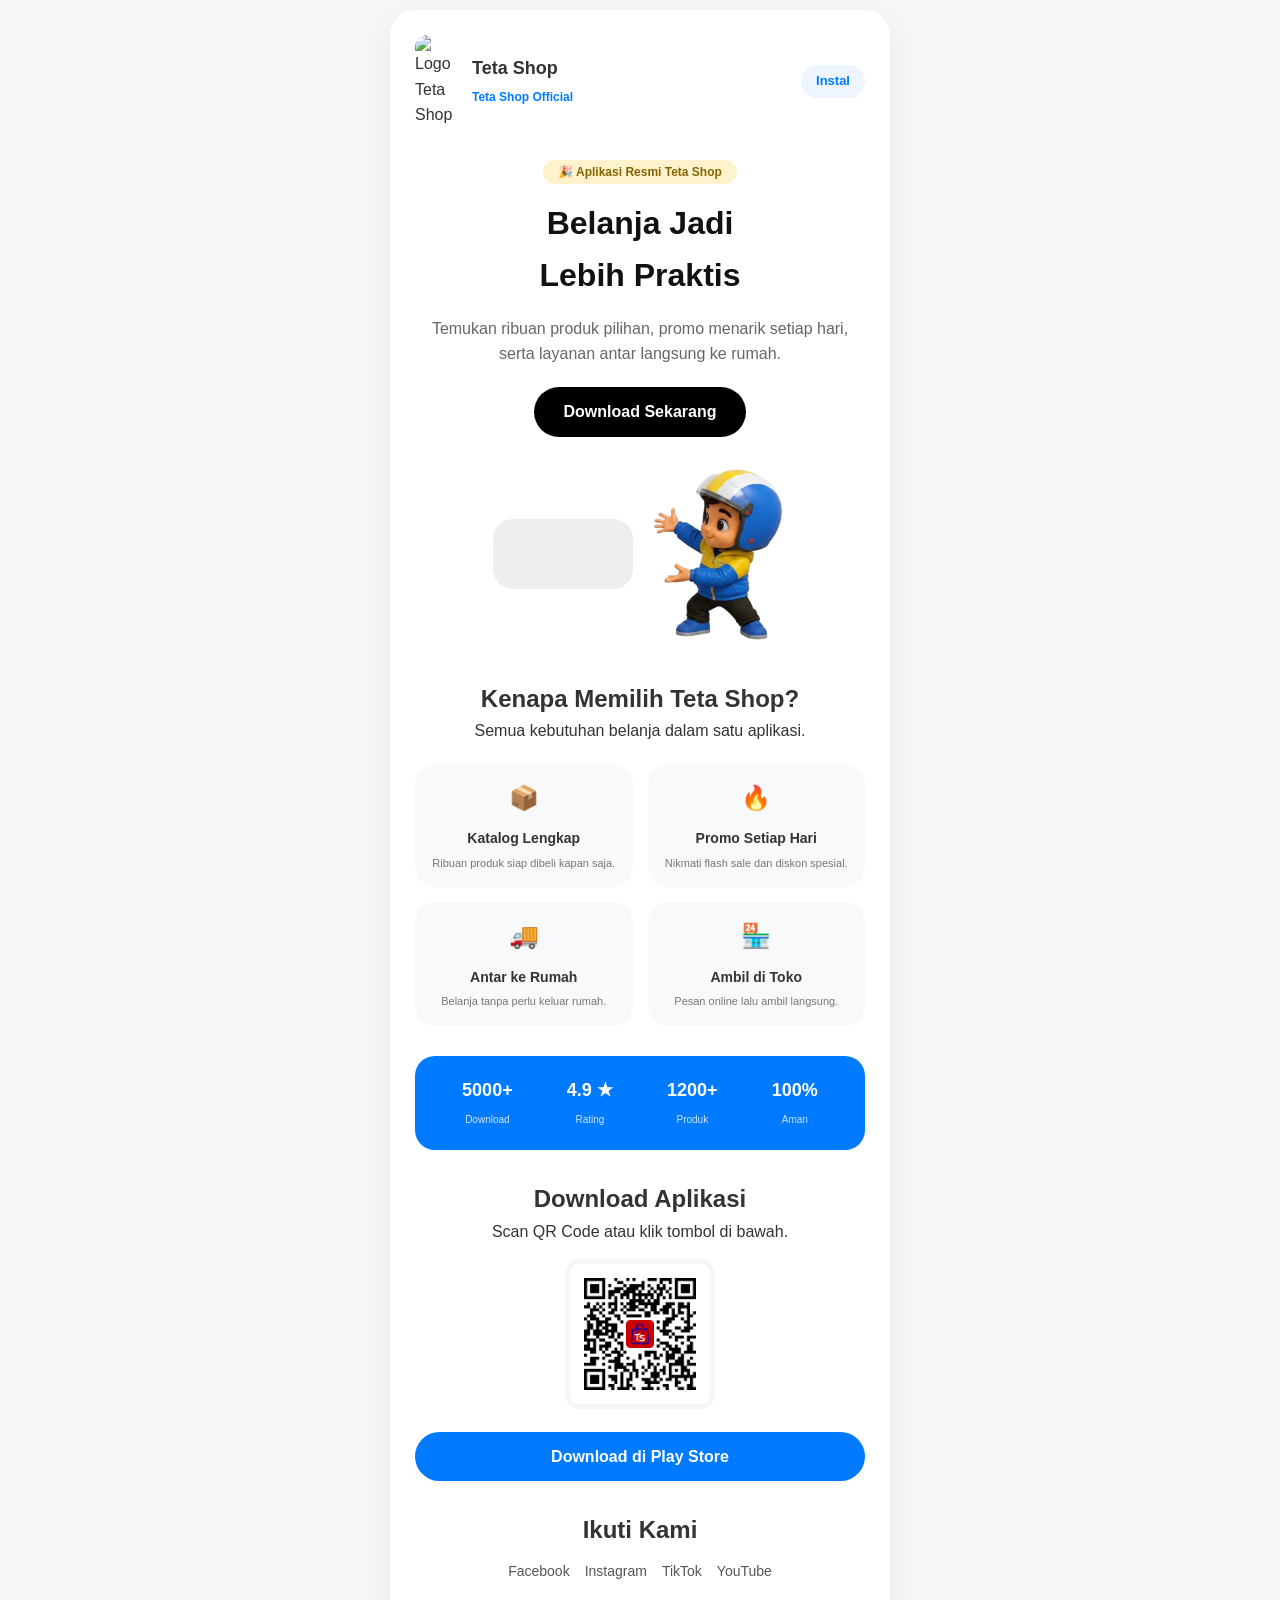
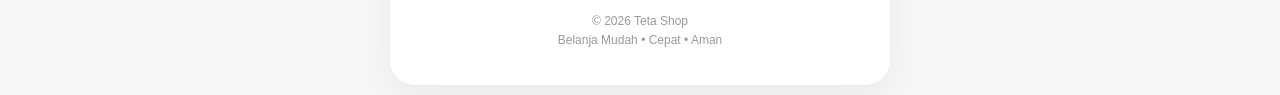
==== index.html @ 9b47ef75 "Add files via upload" ====
<!doctype html>
<html lang="id">
  <head>
    <meta charset="UTF-8" />
    <meta name="viewport" content="width=device-width, initial-scale=1.0" />

    <title>Teta Shop - Belanja Praktis</title>

    <link rel="stylesheet" href="style.css" />
  </head>

  <body>
    <div class="container">
      <!-- ================= HEADER ================= -->

      <header class="header">
        <div class="logo-area">
          <img src="logo.png" alt="Logo Teta Shop" />

          <div class="logo-text">
            <h2>Teta Shop</h2>
            <span>Teta Shop Official</span>
          </div>
        </div>

        <a
          href="https://play.google.com/store/apps/details?id=com.tetashop&pcampaignid=web_share"
          target="_blank"
          class="install-btn"
        >
          Instal
        </a>
      </header>

      <!-- ================= HERO ================= -->

      <section class="hero">
        <span class="badge"> 🎉 Aplikasi Resmi Teta Shop </span>

        <h1>
          Belanja Jadi
          <br />
          Lebih Praktis
        </h1>

        <p>
          Temukan ribuan produk pilihan, promo menarik setiap hari, serta
          layanan antar langsung ke rumah.
        </p>

        <div class="hero-button">
          <a
            href="https://play.google.com/store/apps/details?id=com.tetashop&pcampaignid=web_share"
            target="_blank"
            class="download-btn"
          >
            Download Sekarang
          </a>
        </div>
      </section>

      <!-- ================= PREVIEW ================= -->

      <section class="preview">
        <div class="phone">
          <video autoplay muted loop playsinline>
            <source src="0627.mp4" type="video/mp4" />
          </video>
        </div>

        <div class="maskot">
          <img src="kartunorg.png" alt="Maskot" />
        </div>
      </section>

      <!-- ================= FITUR ================= -->

      <section class="feature-section">
        <div class="section-title">
          <h2>Kenapa Memilih Teta Shop?</h2>

          <p>Semua kebutuhan belanja dalam satu aplikasi.</p>
        </div>

        <div class="feature-grid">
          <div class="feature-card">
            <div class="icon">📦</div>

            <h3>Katalog Lengkap</h3>

            <p>Ribuan produk siap dibeli kapan saja.</p>
          </div>

          <div class="feature-card">
            <div class="icon">🔥</div>

            <h3>Promo Setiap Hari</h3>

            <p>Nikmati flash sale dan diskon spesial.</p>
          </div>

          <div class="feature-card">
            <div class="icon">🚚</div>

            <h3>Antar ke Rumah</h3>

            <p>Belanja tanpa perlu keluar rumah.</p>
          </div>

          <div class="feature-card">
            <div class="icon">🏪</div>

            <h3>Ambil di Toko</h3>

            <p>Pesan online lalu ambil langsung.</p>
          </div>
        </div>
      </section>

      <!-- ================= STATISTIK ================= -->

      <section class="stats">
        <div class="stat-item">
          <h2>5000+</h2>

          <span>Download</span>
        </div>

        <div class="stat-item">
          <h2>4.9 ★</h2>

          <span>Rating</span>
        </div>

        <div class="stat-item">
          <h2>1200+</h2>

          <span>Produk</span>
        </div>

        <div class="stat-item">
          <h2>100%</h2>

          <span>Aman</span>
        </div>
      </section>

      <!-- ================= QR ================= -->

      <section class="download">
        <h2>Download Aplikasi</h2>

        <p>Scan QR Code atau klik tombol di bawah.</p>

        <img src="QR_CODE_URL_1782386073030.png" alt="QR Code" />

        <a
          href="https://play.google.com/store/apps/details?id=com.tetashop&pcampaignid=web_share"
          target="_blank"
          class="playstore-btn"
        >
          Download di Play Store
        </a>
      </section>

      <!-- ================= SOSIAL ================= -->

      <section class="social">
        <h2>Ikuti Kami</h2>

        <div class="social-list">
          <a href="https://www.facebook.com/share/18zBXhM8jy/" target="_blank">
            Facebook
          </a>

          <a
            href="https://www.instagram.com/tetashopid?igsh=M2JiMTIzcHV6bGJ6"
            target="_blank"
          >
            Instagram
          </a>

          <a
            href="https://www.tiktok.com/@teta.shop3?_r=1&_t=ZS-97ZUuguzQQ8"
            target="_blank"
          >
            TikTok
          </a>

          <a
            href="https://youtube.com/@bisnisfashion-v1x?si=YN6DFBTLABdbJKMZ"
            target="_blank"
          >
            YouTube
          </a>
        </div>
      </section>

      <!-- ================= FOOTER ================= -->

      <footer>
        © 2026 Teta Shop

        <br />

        Belanja Mudah • Cepat • Aman
      </footer>
    </div>
  </body>
</html>
---- style.css ----
/* --- Konfigurasi Dasar --- */
* {
  margin: 0;
  padding: 0;
  box-sizing: border-box;
  font-family: "Segoe UI", sans-serif;
}

body {
  background-color: #f4f7f6;
  color: #333;
  line-height: 1.6;
  padding: 10px;
  display: flex;
  justify-content: center;
}

/* Animasi Muncul */
@keyframes fadeIn {
  from {
    opacity: 0;
    transform: translateY(20px);
  }
  to {
    opacity: 1;
    transform: translateY(0);
  }
}

.container {
  max-width: 500px;
  width: 100%;
  margin: 0 auto;
  background: #fff;
  padding: 25px;
  border-radius: 25px;
  box-shadow: 0 10px 30px rgba(0, 0, 0, 0.05);
  animation: fadeIn 0.8s ease-out forwards;
}

/* --- Header --- */
.header {
  display: flex;
  justify-content: space-between;
  align-items: center;
  margin-bottom: 30px;
}

.logo-area {
  display: flex;
  align-items: center;
  gap: 12px;
}
.logo-area img {
  width: 45px;
  border-radius: 12px;
  object-fit: cover;
}
.logo-text h2 {
  font-size: 18px;
}
.logo-text span {
  font-size: 12px;
  color: #007bff;
  font-weight: bold;
}
.install-btn {
  text-decoration: none;
  background: #eef5ff;
  color: #007bff;
  padding: 6px 15px;
  border-radius: 20px;
  font-size: 13px;
  font-weight: bold;
  transition:
    transform 0.3s ease,
    background-color 0.3s ease;
}
.install-btn:hover {
  background-color: #d0e5ff;
  transform: scale(1.03);
}

/* --- Hero --- */
.hero {
  text-align: center;
  margin-bottom: 30px;
}
.badge {
  background: #fff3cd;
  color: #856404;
  padding: 5px 15px;
  border-radius: 20px;
  font-size: 12px;
  font-weight: bold;
}
.hero h1 {
  font-size: 32px;
  margin: 15px 0;
  color: #111;
}
.hero p {
  color: #666;
  margin-bottom: 20px;
}
.download-btn {
  text-decoration: none;
  background: #000;
  color: #fff;
  padding: 12px 30px;
  border-radius: 50px;
  font-weight: bold;
  display: inline-block;
  transition:
    transform 0.3s ease,
    background-color 0.3s ease;
}
.download-btn:hover {
  transform: scale(1.03);
  background-color: #333;
}

/* --- Preview --- */
.preview {
  display: flex;
  justify-content: center;
  align-items: center;
  gap: 15px;
  margin-bottom: 30px;
}
.preview video {
  width: 140px;
  border-radius: 20px;
  background: #eee;
}
.maskot img {
  width: 140px;
}

/* --- Fitir --- */
.section-title {
  text-align: center;
  margin-bottom: 20px;
}
.feature-grid {
  display: grid;
  grid-template-columns: 1fr 1fr;
  gap: 15px;
}
.feature-card {
  background: #f8f9fa;
  padding: 15px;
  border-radius: 20px;
  text-align: center;
}
.feature-card .icon {
  font-size: 24px;
  margin-bottom: 10px;
}
.feature-card h3 {
  font-size: 14px;
  margin-bottom: 5px;
}
.feature-card p {
  font-size: 11px;
  color: #777;
}

/* --- Statistik --- */
.stats {
  display: flex;
  justify-content: space-around;
  margin: 30px 0;
  background: #007bff;
  color: #fff;
  padding: 20px;
  border-radius: 20px;
}
.stat-item {
  text-align: center;
}
.stat-item h2 {
  font-size: 18px;
}
.stat-item span {
  font-size: 10px;
  opacity: 0.8;
}

/* --- QR & Footer --- */
.download {
  text-align: center;
  margin-bottom: 30px;
}
.download img {
  width: 150px;
  margin: 15px 0;
  border: 5px solid #f4f7f6;
  border-radius: 15px;
}
.playstore-btn {
  display: block;
  text-decoration: none;
  background: #007bff;
  color: white;
  padding: 12px;
  border-radius: 50px;
  font-weight: bold;
  transition:
    transform 0.3s ease,
    background-color 0.3s ease;
}
.playstore-btn:hover {
  background-color: #0056b3;
  transform: scale(1.03);
}
.social {
  text-align: center;
}
.social-list {
  display: flex;
  justify-content: center;
  gap: 15px;
  margin-top: 10px;
}
.social-list a {
  text-decoration: none;
  color: #555;
  font-size: 14px;
}
footer {
  text-align: center;
  font-size: 12px;
  color: #999;
  margin-top: 30px;
  padding-bottom: 10px;
}
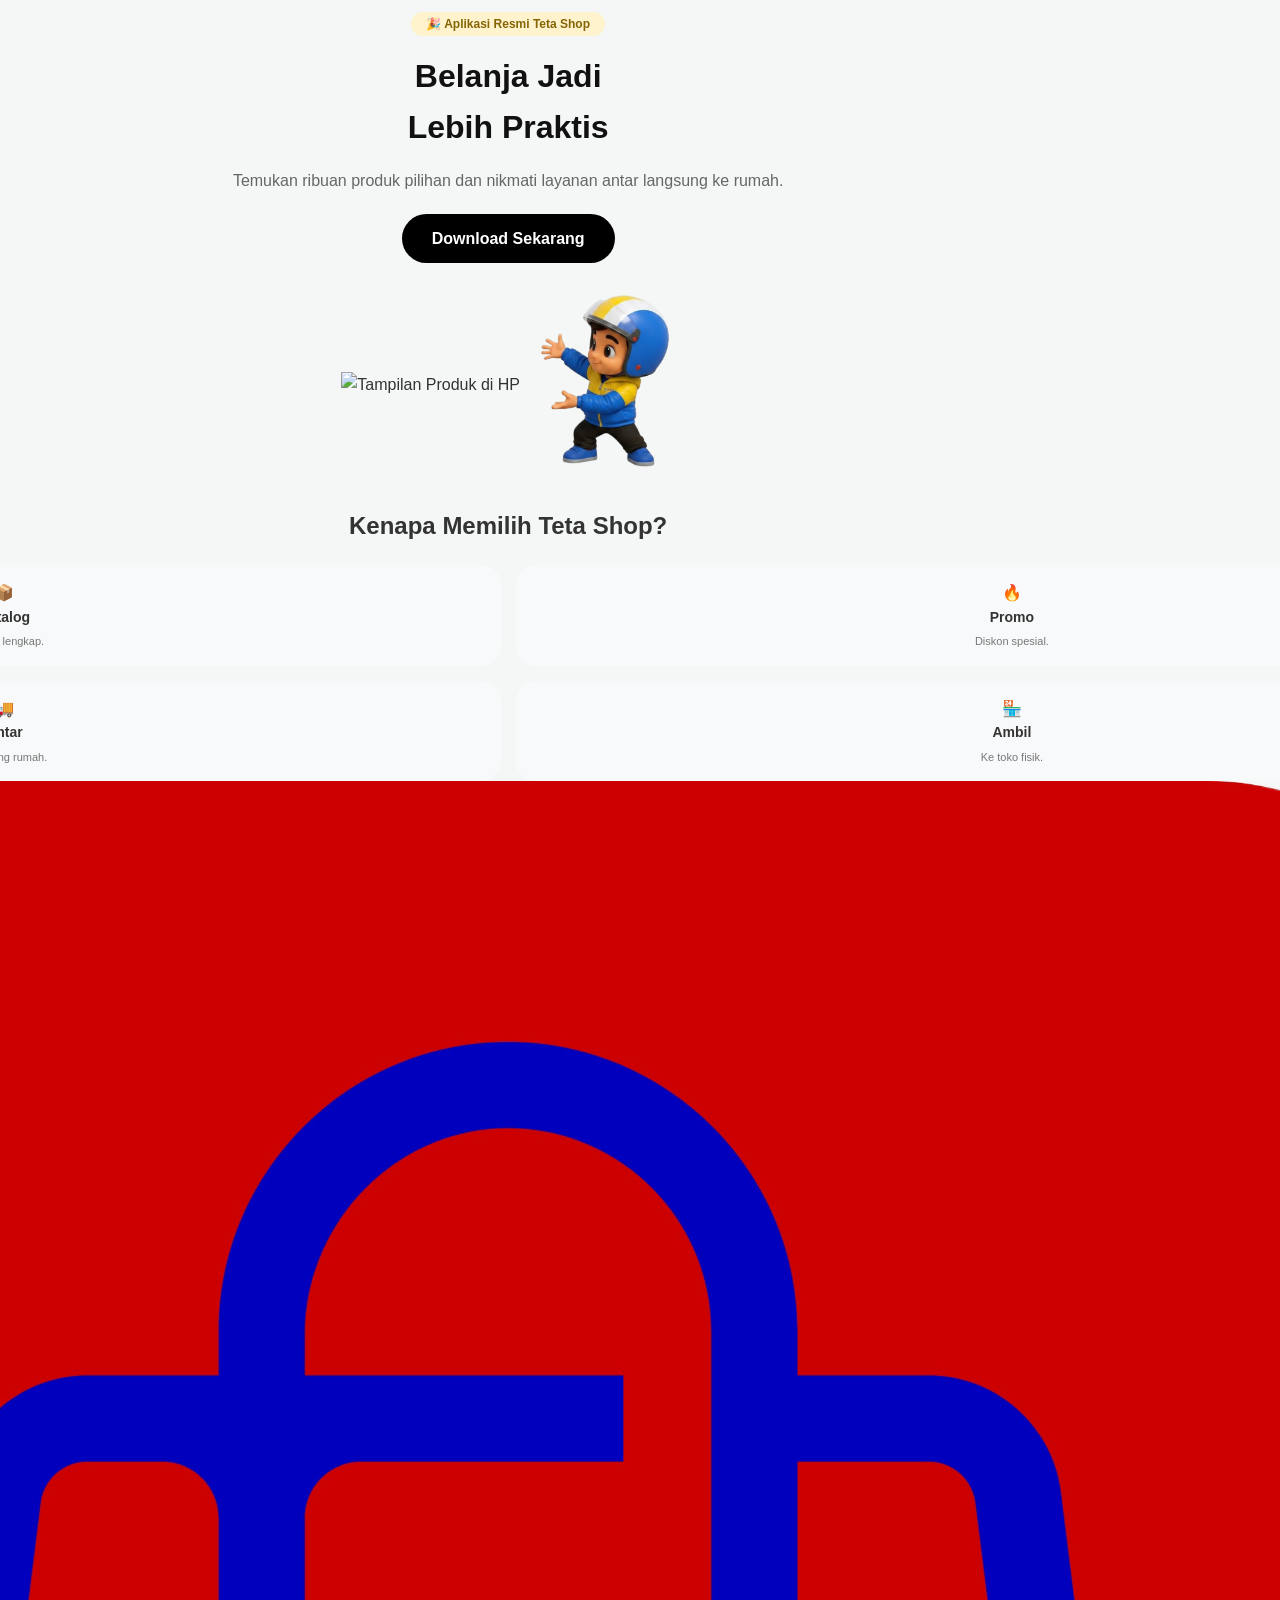
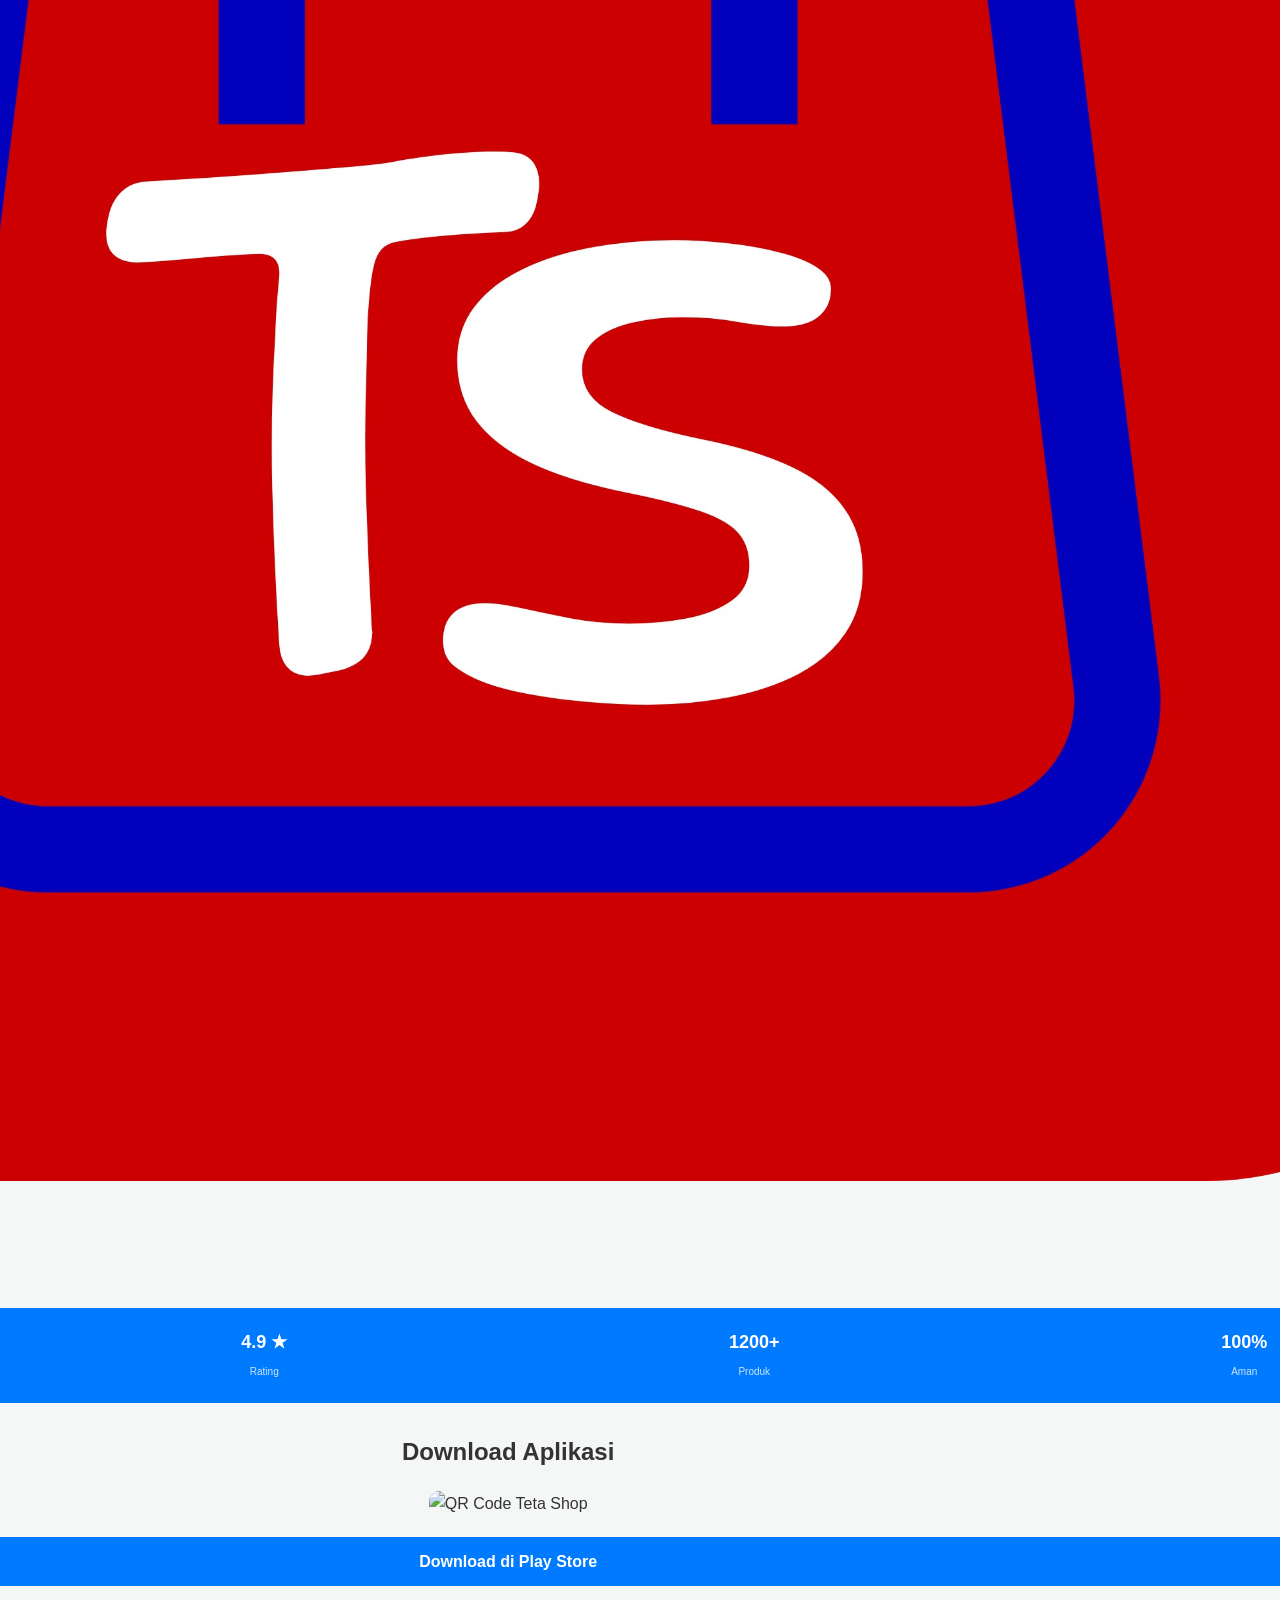
==== commit 068adfc8: "Refactor index.html for improved structure and content Refactored index.html structure and content, " ====
--- a/index.html
+++ b/index.html
@@ -1,210 +1,76 @@
-<!doctype html>
+<!DOCTYPE html>
 <html lang="id">
-  <head>
-    <meta charset="UTF-8" />
-    <meta name="viewport" content="width=device-width, initial-scale=1.0" />
+<head>
+  <meta charset="UTF-8">
+  <meta name="viewport" content="width=device-width, initial-scale=1.0">
+  <title>Teta Shop - Belanja Praktis</title>
+  <link rel="stylesheet" href="style.css">
+</head>
+<body>
 
-    <title>Teta Shop - Belanja Praktis</title>
+<main>
+  <!-- Hero Section -->
+  <section class="hero">
+    <span class="badge">🎉 Aplikasi Resmi Teta Shop</span>
+    <h1>Belanja Jadi<br>Lebih Praktis</h1>
+    <p>Temukan ribuan produk pilihan dan nikmati layanan antar langsung ke rumah.</p>
+    <div class="hero-button">
+      <a href="#" class="download-btn">Download Sekarang</a>
+    </div>
+  </section>
 
-    <link rel="stylesheet" href="style.css" />
-  </head>
+  <!-- Preview Produk -->
+  <section class="preview">
+    <div class="phone"><img src="hpproduk.png" alt="Tampilan Produk di HP"></div>
+    <div class="maskot"><img src="kartunorg.png" alt="Maskot Teta Shop"></div>
+  </section>
 
-  <body>
-    <div class="container">
-      <!-- ================= HEADER ================= -->
+  <!-- Fitur -->
+  <section class="feature-section">
+    <div class="section-title"><h2>Kenapa Memilih Teta Shop?</h2></div>
+    <div class="feature-grid">
+      <div class="feature-card">📦<h3>Katalog</h3><p>Produk lengkap.</p></div>
+      <div class="feature-card">🔥<h3>Promo</h3><p>Diskon spesial.</p></div>
+      <div class="feature-card">🚚<h3>Antar</h3><p>Langsung rumah.</p></div>
+      <div class="feature-card">🏪<h3>Ambil</h3><p>Ke toko fisik.</p></div>
+    </div>
+  </section>
 
-      <header class="header">
-        <div class="logo-area">
-          <img src="logo.png" alt="Logo Teta Shop" />
+  <!-- Identitas + Statistik -->
+  <section class="app-info">
+    <div class="app-header">
+      <img src="logo.png" alt="Icon Teta Shop" class="app-icon">
+      <div class="app-text">
+        <h2>Teta Shop</h2>
+        <span>Teta Shop Official</span>
+      </div>
+      <a href="#" class="install-btn">Instal</a>
+    </div>
+    <div class="stats">
+      <div class="stat-item"><h2>5000+</h2><span>Download</span></div>
+      <div class="stat-item"><h2>4.9 ★</h2><span>Rating</span></div>
+      <div class="stat-item"><h2>1200+</h2><span>Produk</span></div>
+      <div class="stat-item"><h2>100%</h2><span>Aman</span></div>
+    </div>
+  </section>
 
-          <div class="logo-text">
-            <h2>Teta Shop</h2>
-            <span>Teta Shop Official</span>
-          </div>
-        </div>
+  <!-- Download -->
+  <section class="download">
+    <h2>Download Aplikasi</h2>
+    <img src="QR_CODE_URL.png" alt="QR Code Teta Shop">
+    <a href="#" class="playstore-btn">Download di Play Store</a>
+  </section>
+</main>
 
-        <a
-          href="https://play.google.com/store/apps/details?id=com.tetashop&pcampaignid=web_share"
-          target="_blank"
-          class="install-btn"
-        >
-          Instal
-        </a>
-      </header>
+<footer class="social">
+  <h2>Ikuti Kami</h2>
+  <div class="social-list">
+    <a href="#">Facebook</a>
+    <a href="#">Instagram</a>
+    <a href="#">TikTok</a>
+    <a href="#">YouTube</a>
+  </div>
+</footer>
 
-      <!-- ================= HERO ================= -->
-
-      <section class="hero">
-        <span class="badge"> 🎉 Aplikasi Resmi Teta Shop </span>
-
-        <h1>
-          Belanja Jadi
-          <br />
-          Lebih Praktis
-        </h1>
-
-        <p>
-          Temukan ribuan produk pilihan, promo menarik setiap hari, serta
-          layanan antar langsung ke rumah.
-        </p>
-
-        <div class="hero-button">
-          <a
-            href="https://play.google.com/store/apps/details?id=com.tetashop&pcampaignid=web_share"
-            target="_blank"
-            class="download-btn"
-          >
-            Download Sekarang
-          </a>
-        </div>
-      </section>
-
-      <!-- ================= PREVIEW ================= -->
-
-      <section class="preview">
-        <div class="phone">
-          <video autoplay muted loop playsinline>
-            <source src="0627.mp4" type="video/mp4" />
-          </video>
-        </div>
-
-        <div class="maskot">
-          <img src="kartunorg.png" alt="Maskot" />
-        </div>
-      </section>
-
-      <!-- ================= FITUR ================= -->
-
-      <section class="feature-section">
-        <div class="section-title">
-          <h2>Kenapa Memilih Teta Shop?</h2>
-
-          <p>Semua kebutuhan belanja dalam satu aplikasi.</p>
-        </div>
-
-        <div class="feature-grid">
-          <div class="feature-card">
-            <div class="icon">📦</div>
-
-            <h3>Katalog Lengkap</h3>
-
-            <p>Ribuan produk siap dibeli kapan saja.</p>
-          </div>
-
-          <div class="feature-card">
-            <div class="icon">🔥</div>
-
-            <h3>Promo Setiap Hari</h3>
-
-            <p>Nikmati flash sale dan diskon spesial.</p>
-          </div>
-
-          <div class="feature-card">
-            <div class="icon">🚚</div>
-
-            <h3>Antar ke Rumah</h3>
-
-            <p>Belanja tanpa perlu keluar rumah.</p>
-          </div>
-
-          <div class="feature-card">
-            <div class="icon">🏪</div>
-
-            <h3>Ambil di Toko</h3>
-
-            <p>Pesan online lalu ambil langsung.</p>
-          </div>
-        </div>
-      </section>
-
-      <!-- ================= STATISTIK ================= -->
-
-      <section class="stats">
-        <div class="stat-item">
-          <h2>5000+</h2>
-
-          <span>Download</span>
-        </div>
-
-        <div class="stat-item">
-          <h2>4.9 ★</h2>
-
-          <span>Rating</span>
-        </div>
-
-        <div class="stat-item">
-          <h2>1200+</h2>
-
-          <span>Produk</span>
-        </div>
-
-        <div class="stat-item">
-          <h2>100%</h2>
-
-          <span>Aman</span>
-        </div>
-      </section>
-
-      <!-- ================= QR ================= -->
-
-      <section class="download">
-        <h2>Download Aplikasi</h2>
-
-        <p>Scan QR Code atau klik tombol di bawah.</p>
-
-        <img src="QR_CODE_URL_1782386073030.png" alt="QR Code" />
-
-        <a
-          href="https://play.google.com/store/apps/details?id=com.tetashop&pcampaignid=web_share"
-          target="_blank"
-          class="playstore-btn"
-        >
-          Download di Play Store
-        </a>
-      </section>
-
-      <!-- ================= SOSIAL ================= -->
-
-      <section class="social">
-        <h2>Ikuti Kami</h2>
-
-        <div class="social-list">
-          <a href="https://www.facebook.com/share/18zBXhM8jy/" target="_blank">
-            Facebook
-          </a>
-
-          <a
-            href="https://www.instagram.com/tetashopid?igsh=M2JiMTIzcHV6bGJ6"
-            target="_blank"
-          >
-            Instagram
-          </a>
-
-          <a
-            href="https://www.tiktok.com/@teta.shop3?_r=1&_t=ZS-97ZUuguzQQ8"
-            target="_blank"
-          >
-            TikTok
-          </a>
-
-          <a
-            href="https://youtube.com/@bisnisfashion-v1x?si=YN6DFBTLABdbJKMZ"
-            target="_blank"
-          >
-            YouTube
-          </a>
-        </div>
-      </section>
-
-      <!-- ================= FOOTER ================= -->
-
-      <footer>
-        © 2026 Teta Shop
-
-        <br />
-
-        Belanja Mudah • Cepat • Aman
-      </footer>
-    </div>
-  </body>
+</body>
 </html>
